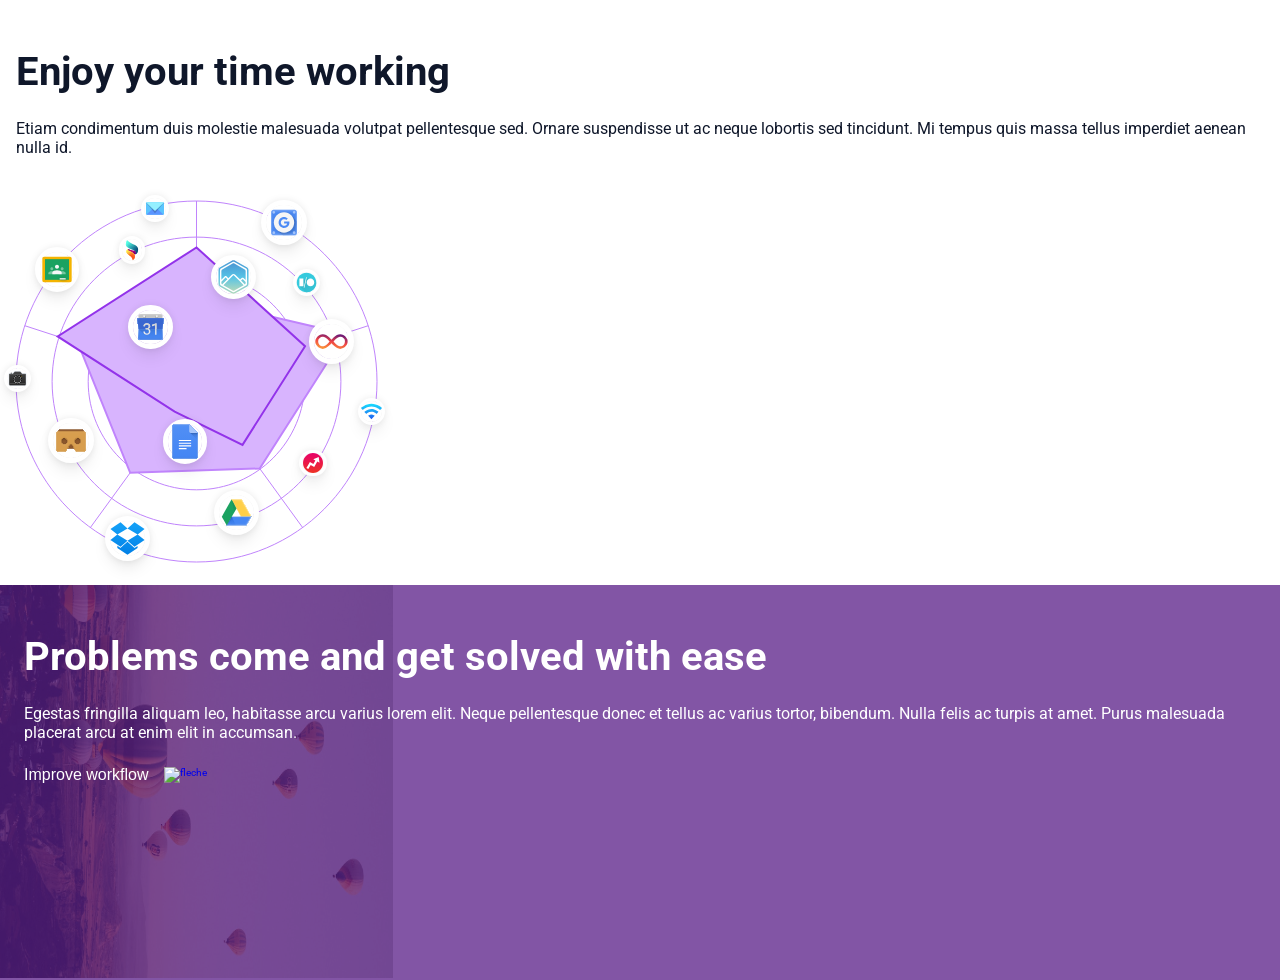
==== index.html @ ea28d1df "Merge pull request #4 from Worketyamo-Students/ERIKA-PART feat: version mobile-ERIKA" ====
<!DOCTYPE html>
<html lang="en">
<head>
    <meta charset="UTF-8">
    <meta name="viewport" content="width=device-width, initial-scale=1.0">
    <link rel="stylesheet" href="./assets/css/index.css">
    <link rel="stylesheet" href="./assets/css/style.css">
    <title>Landing page | Andoh_Erika_Merveille</title>
</head>
<body>
    <section class="part2">
        <div class="text">
            <div class="titre">Enjoy your time working</div>
            <div class="texte">Etiam condimentum duis molestie malesuada volutpat pellentesque sed. Ornare suspendisse ut ac neque lobortis sed tincidunt. Mi tempus quis massa tellus imperdiet aenean nulla id.</div>
        </div>
        <a href="#"><img id="sphere" src="./assets/images/sphere.svg" alt="spehre"></a>
    </section>
    <section class="part3">
        <div class="super-mont">
            <a href="#"><img id="montgolfiere" src="./assets/images/Montgolfière.jpg" alt="ma montgolfiere"></a>
            <div class="couleur-mont"></div>
        </div>
        <div class="text">
            <div class="titre">Problems come and get solved with ease</div>
            <div class="texte">Egestas fringilla aliquam leo, habitasse arcu varius lorem elit. Neque pellentesque donec et tellus ac varius tortor, bibendum. Nulla felis ac turpis at amet. Purus malesuada placerat arcu at enim elit in accumsan.</div>
            <div class="conclu">
                <a href="#"><button>Improve workflow</button></a>
                <a href="#"><img id="fleche" src="./assets/images/fleche.zip" alt="fleche"></a>
            </div>
        </div>
    </section>
</body>
</html>
---- assets/css/index.css ----
@import url('https://fonts.googleapis.com/css2?family=Roboto:ital,wght@0,100..900;1,100..900&display=swap');


*{
    margin: 0;
    padding: 0;
    box-sizing: border-box;   
}

html{
    font-size: 10px;
    font-family: Roboto;
}

body{
    width: 100vw;
    height: 100vh;
}
---- assets/css/style.css ----
:root{
    --blue: #2563EB;
    --text-primary-color: #0F172A;
    --tex-secondary-color: #475569;
    --gray: #475569;
    --violet: #581C87BF;

    /* couleurs du dégradé du bas (linéar gradiant) */

    --grandiant1: #312E81;
    --gradiant2: #1E40AF;
    --grandiant3: #1E3A8A;
    --gradiant4: #701A75;
}



header{
    border: solid;
    display: flex;
    justify-content: space-between;
    align-items: center;
    padding: 2.4rem;
    font-size: 1.8rem;
}

header h1{
    font-size: 3.2rem;
    color: var(--text-primary-color);
    cursor: pointer;
}

nav ul{
    display: flex;
    list-style: none;
    gap: 1.2rem;
}

a{
    text-decoration: none;
}

nav ul a{
    color: var(--text-primary-color);
    display: flex;
    align-items: center;
    transition: 0.5s;
}

nav ul a:hover{
    color: var(--blue);
    text-decoration: underline;
    font-size: 2rem;
}

.menu{
    display: none;
}

header div{
    display: flex;
    gap: 2.4rem;
    justify-content: center;
    align-items: center;
}

header div a{
    color: var(--blue);
}

header div button{
    font-size: 1.8rem;
    color: white;
    border: none;
    border-radius: 0.8rem;
    background-color: var(--blue);
    padding: 1.2rem 2.8rem;
    display: flex;
    align-items: center;
    gap: 0.8rem;
    transition: 0.5s;
    cursor: pointer;
}

header div button:hover{
    transform: translateY(-5px);
    box-shadow: 0 10px 14px var(--gradiant2);
}

@media screen and (max-width: 1160px) {
    header div, nav{
        display: none;
    }

    .menu{
        display: block;
    }
}

.part2 .text .titre{
    font-weight: 700;
    font-size: 4rem;
    margin: 4.8rem 1.6rem 2.4rem 1.6rem;
    color: var(--text-primary-color);
}

.part2 .text .texte{
    font-weight: 400;
    font-size: 1.6rem;
    margin: 0rem 1.6rem 3.2rem 1.6rem;
    color: var(--text-primary-color);
}

.part2 .text #sphere{
    margin-bottom: 4.8rem;
}

.part3 #montgolfiere{
    width: 39.3rem;
    height: 39.3rem;
    transform: rotate(90deg);
}
.part3 .super-mont{
    position: relative;
}

.part3 .super-mont .couleur-mont{
    width: 100%;
    height: 100%;
    position: absolute;
    background-color: rgba(88, 28, 135, 0.75);
    top: 0%;
}

.part3 .text .titre{
    font-weight: 700;
    font-size: 4rem;
    color: var(--text-primary-color);
    color: #FFFFFF;
}

.part3 .text .texte{
    font-weight: 400;
    font-size: 1.6rem;
    color: var(--text-primary-color);
    color: #FFFFFF;
}

.part3 .text button{
    border: none;
    background: none;
    font-weight: 500;
    font-size: 1.6rem;
    color: #FFFFFF;
}

.part3 .text .conclu{
    display: flex;
    align-items: center;
    gap: 1.6rem;
}

.part3 .text{
    display: flex;
    flex-direction: column;
    gap: 2.4rem;
    margin: 4.8rem 2.4rem;
    position: absolute;
    top: 0%;
    left: 0%;
}

.part3{
    position: relative;
}
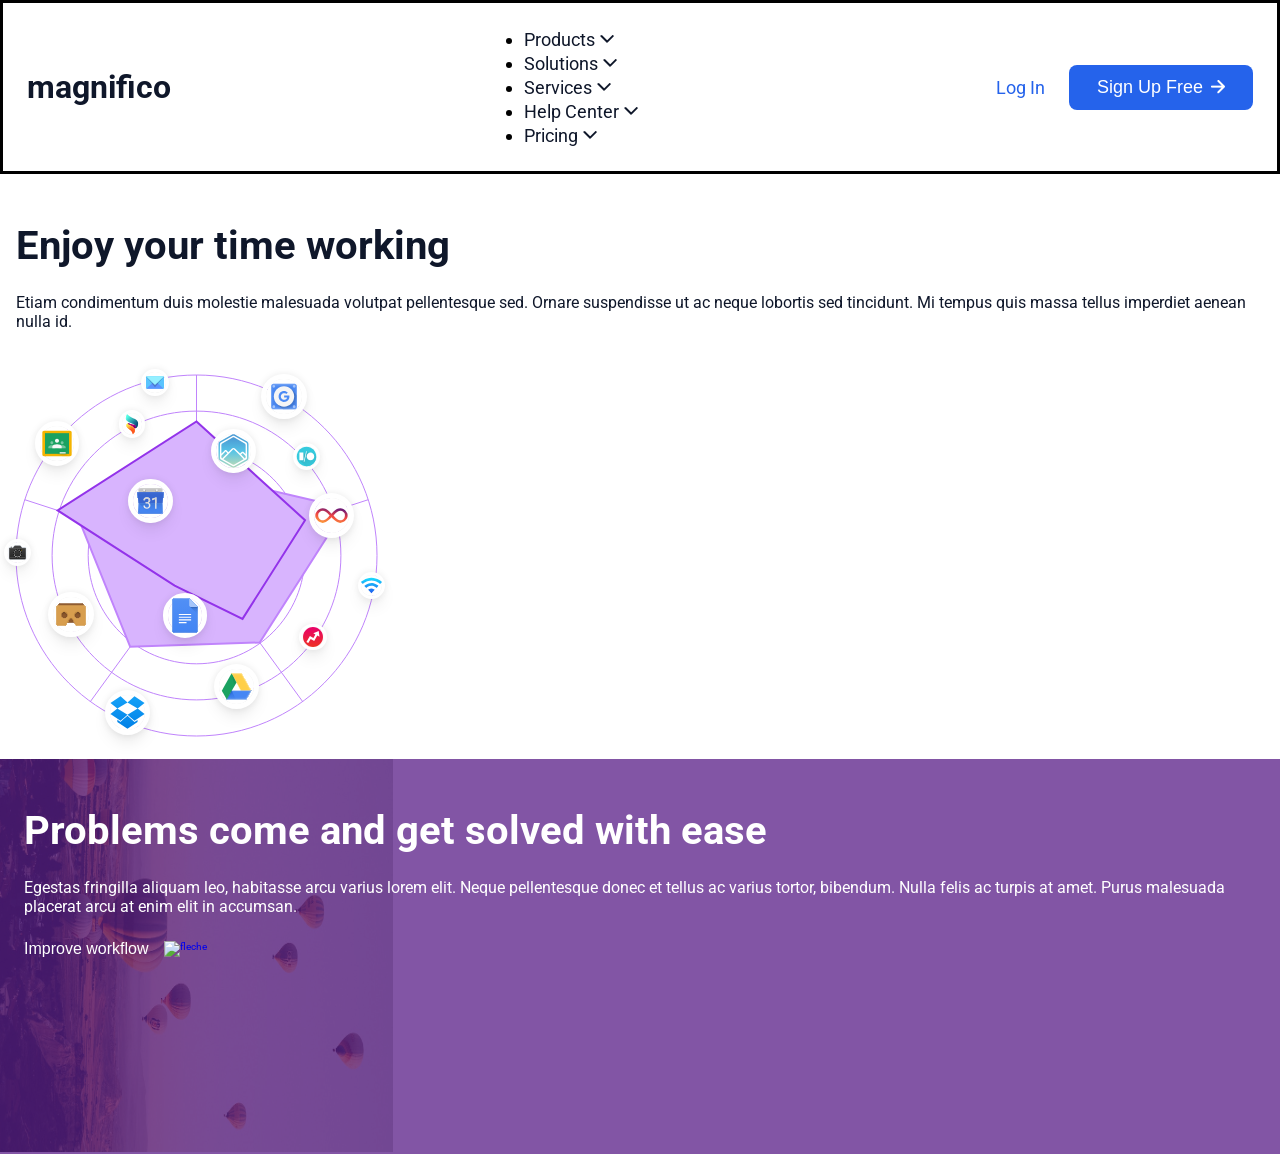
==== commit 7dc5b3e0: "fix: reglage conflit andoh" ====
--- a/index.html
+++ b/index.html
@@ -8,6 +8,24 @@
     <title>Landing page | Andoh_Erika_Merveille</title>
 </head>
 <body>
+    <header>
+        <h1>magnifico</h1>
+        <nav>
+            <ul>
+                <li><a href="#">Products <img src="./assets/images/chevron-down.png" alt="dérouler"></a></li>
+                <li><a href="#">Solutions <img src="./assets/images/chevron-down.png" alt="dérouler"></a></li>
+                <li><a href="#">Services <img src="./assets/images/chevron-down.png" alt="dérouler"></a></li>
+                <li><a href="#">Help Center <img src="./assets/images/chevron-down.png" alt="dérouler"></a></li>
+                <li><a href="#">Pricing <img src="./assets/images/chevron-down.png" alt="dérouler"></a></li>
+            </ul>
+        </nav>
+        <div>
+            <a href="#">Log In</a>
+            <button>Sign Up Free <img src="./assets/images/flèche.png" alt="flèche"></button>
+        </div>
+        <img class="menu" src="./assets/images/Menu amberger.png" alt="Menu hamberger">
+    </header>
+    
     <section class="part2">
         <div class="text">
             <div class="titre">Enjoy your time working</div>
@@ -29,5 +47,6 @@
             </div>
         </div>
     </section>
+    
 </body>
 </html>
--- a/assets/css/style.css
+++ b/assets/css/style.css
@@ -14,8 +14,6 @@
     --gradiant4: #701A75;
 }
 
-
-
 header{
     border: solid;
     display: flex;
@@ -31,6 +29,24 @@
     cursor: pointer;
 }
 
+<<<<<<< HEAD
+=======
+header{
+    border: solid;
+    display: flex;
+    justify-content: space-between;
+    align-items: center;
+    padding: 2.4rem;
+    font-size: 1.8rem;
+}
+
+header h1{
+    font-size: 3.2rem;
+    color: var(--text-primary-color);
+    cursor: pointer;
+}
+
+>>>>>>> main
 nav ul{
     display: flex;
     list-style: none;
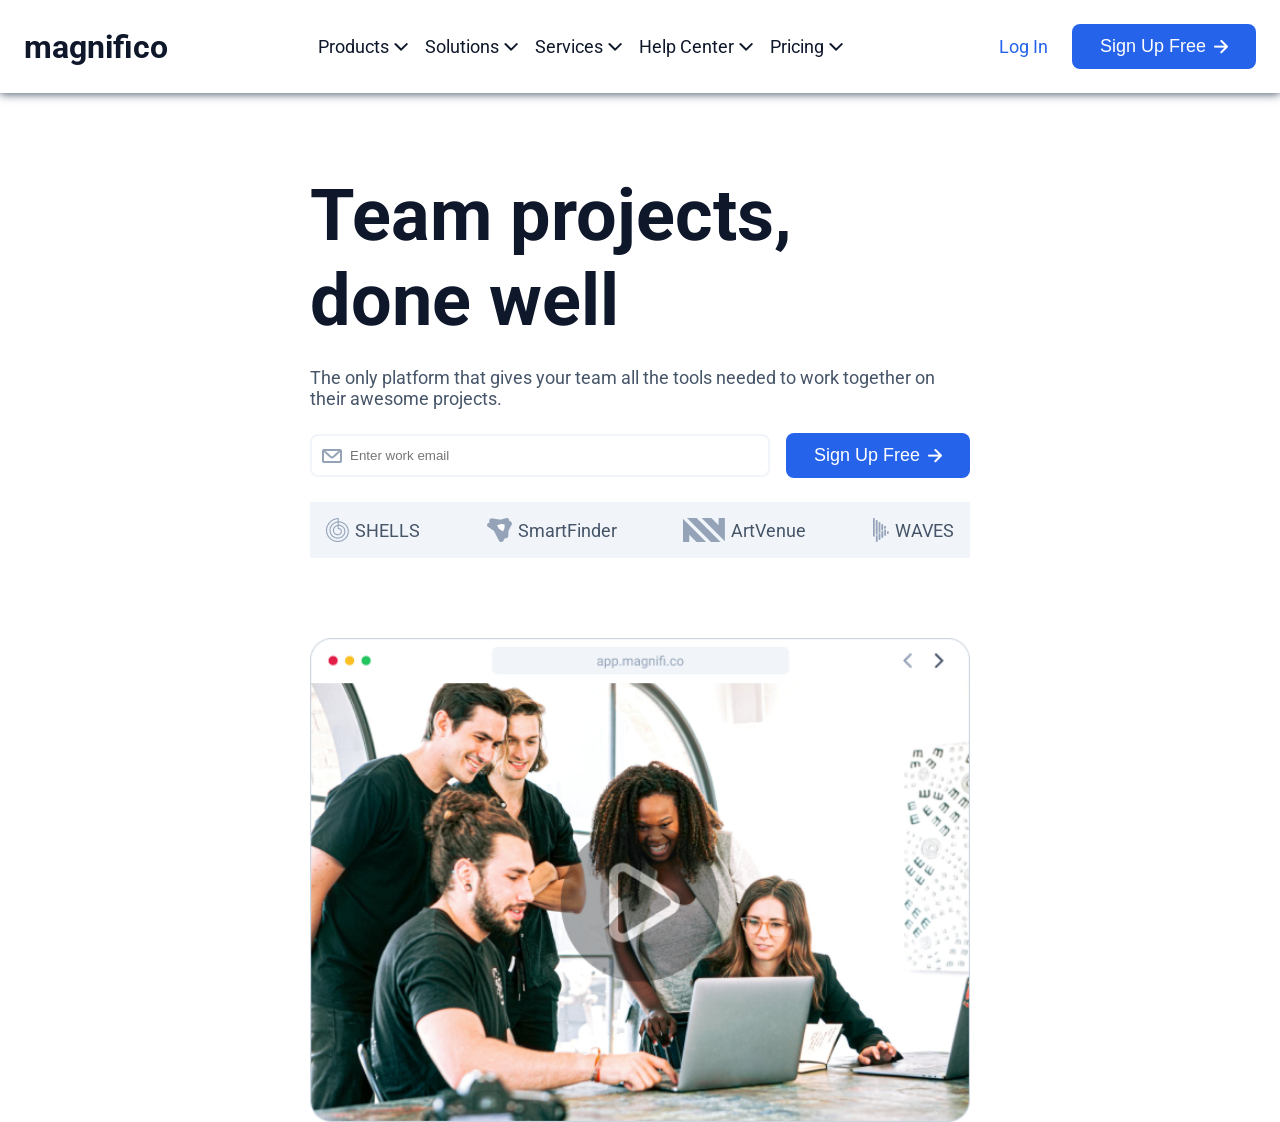
==== commit ab85ac1a: "feat: hero-section plus responsive" ====
--- a/index.html
+++ b/index.html
@@ -25,8 +25,29 @@
         </div>
         <img class="menu" src="./assets/images/Menu amberger.png" alt="Menu hamberger">
     </header>
+
+    <section class="hero-section">
+        <div class="hero-section_enfant">
+            <h1>Team projects, done well</h1>
+            <p>The only platform that gives your team all the tools needed to work together on their awesome projects. </p>
+            <div class="hero-enfant un">
+                <div>
+                    <img src="./assets/images/envelope.png" alt="envelope" class="enveloppe">
+                    <input type="text" placeholder="Enter work email">
+                </div>
+                <button>Sign Up Free <img src="./assets/images/flèche.png" alt="flèche"></button>            
+            </div>
+            <div class="hero-enfant deux">
+                <div><img src="./assets/images/Vector.png" alt="hero-logo"> <span>SHELLS</span></div>
+                <div><img src="./assets/images/Group 45.png" alt="hero-logo"> <span>SmartFinder</span></div>
+                <div><img src="./assets/images/Group 46.png" alt="hero-logo"> <span>ArtVenue</span></div>
+                <div><img src="./assets/images/Vector (1).png" alt="hero-logo"> <span>WAVES</span></div>
+            </div>
+        </div>
+        <img src="./assets/images/image-hero.png" alt="image-hero" class="image-hero">
+    </section>
     
-    <section class="part2">
+    <!-- <section class="part2">
         <div class="text">
             <div class="titre">Enjoy your time working</div>
             <div class="texte">Etiam condimentum duis molestie malesuada volutpat pellentesque sed. Ornare suspendisse ut ac neque lobortis sed tincidunt. Mi tempus quis massa tellus imperdiet aenean nulla id.</div>
@@ -46,7 +67,7 @@
                 <a href="#"><img id="fleche" src="./assets/images/fleche.zip" alt="fleche"></a>
             </div>
         </div>
-    </section>
+    </section> -->
     
 </body>
 </html>
--- a/assets/css/style.css
+++ b/assets/css/style.css
@@ -4,6 +4,7 @@
     --text-primary-color: #0F172A;
     --tex-secondary-color: #475569;
     --gray: #475569;
+    --gray1: #F1F5F9;
     --violet: #581C87BF;
 
     /* couleurs du dégradé du bas (linéar gradiant) */
@@ -15,12 +16,15 @@
 }
 
 header{
-    border: solid;
     display: flex;
     justify-content: space-between;
     align-items: center;
     padding: 2.4rem;
     font-size: 1.8rem;
+    box-shadow: 0 1px 9px var(--gray);
+    position: sticky;
+    top: 0;
+    backdrop-filter: blur(10px);
 }
 
 header h1{
@@ -29,24 +33,6 @@
     cursor: pointer;
 }
 
-<<<<<<< HEAD
-=======
-header{
-    border: solid;
-    display: flex;
-    justify-content: space-between;
-    align-items: center;
-    padding: 2.4rem;
-    font-size: 1.8rem;
-}
-
-header h1{
-    font-size: 3.2rem;
-    color: var(--text-primary-color);
-    cursor: pointer;
-}
-
->>>>>>> main
 nav ul{
     display: flex;
     list-style: none;
@@ -85,7 +71,7 @@
     color: var(--blue);
 }
 
-header div button{
+button{
     font-size: 1.8rem;
     color: white;
     border: none;
@@ -99,7 +85,7 @@
     cursor: pointer;
 }
 
-header div button:hover{
+button:hover{
     transform: translateY(-5px);
     box-shadow: 0 10px 14px var(--gradiant2);
 }
@@ -112,6 +98,128 @@
     .menu{
         display: block;
     }
+}
+
+.hero-section{
+    display: flex;
+    justify-content: space-around;
+    color: var(--gray);
+    margin: 8rem 8rem;
+    flex-wrap: wrap;
+    gap: 3.2rem;
+}
+
+.hero-section_enfant{
+    width: 66rem;
+    display: flex;
+    flex-direction: column;
+    gap: 2.4rem;
+    justify-content: center;
+}
+
+.hero-section_enfant h1{
+   color: var(--text-primary-color);
+   font-size: 7.2rem;
+}
+
+.hero-section_enfant p{
+   font-size: 1.8rem;
+}
+
+.hero-enfant{
+    display: flex;
+}
+
+.hero-enfant.un{
+    gap: 1.6rem;
+    width: 100%;
+}
+
+.hero-enfant.un div{
+    display: flex;
+    position: relative;
+    align-items: center;
+    justify-content: space-between;
+    flex: 1;
+}
+
+.hero-enfant.un div img{
+    position: absolute;
+    margin-left: 1rem;
+}
+
+.hero-enfant.un div input{
+    border-radius: 0.8rem;
+    padding: 1.2rem 3.8rem;
+    border: solid 2px var(--gray1);
+    width: 100%;
+}
+
+.hero-enfant.deux{
+    width: 100%;
+    flex-wrap: wrap;
+    gap: 4.523rem;
+    justify-content: space-between;
+    padding: 1.6rem;
+    background-color: var(--gray1);
+}
+
+.hero-enfant.deux div{
+    display: flex;
+    align-items: center;
+    gap: 0.6rem;
+}
+
+.hero-enfant.deux div span{
+    font-size: 1.8rem;
+}
+
+@media (max-width: 1451px) {
+    .hero-section{
+        gap: 8rem;
+    }
+    .image-hero{
+        width: 66rem;
+    }
+    body{
+        overflow-x: hidden;
+    }
+
+}
+
+@media (max-width: 765px) {
+    .hero-section{
+        margin: 1rem;
+        padding-top: 4rem;
+    }
+    header{
+        padding: 1rem;
+    }
+    .image-hero{
+        width: 100%;
+    }
+
+}
+
+@media (max-width: 600px) {
+
+    .hero-section{
+        font-size: 1.6rem;
+    }
+
+    .hero-section_enfant h1{
+        font-size: 4rem;
+    }
+    button{
+        font-size: 1.6rem;
+    }
+    .hero-enfant.un div img{
+        display: none;
+    }
+    .hero-enfant.un div input{
+        padding-left: 0.7rem;
+    }
+
 }
 
 .part2 .text .titre{
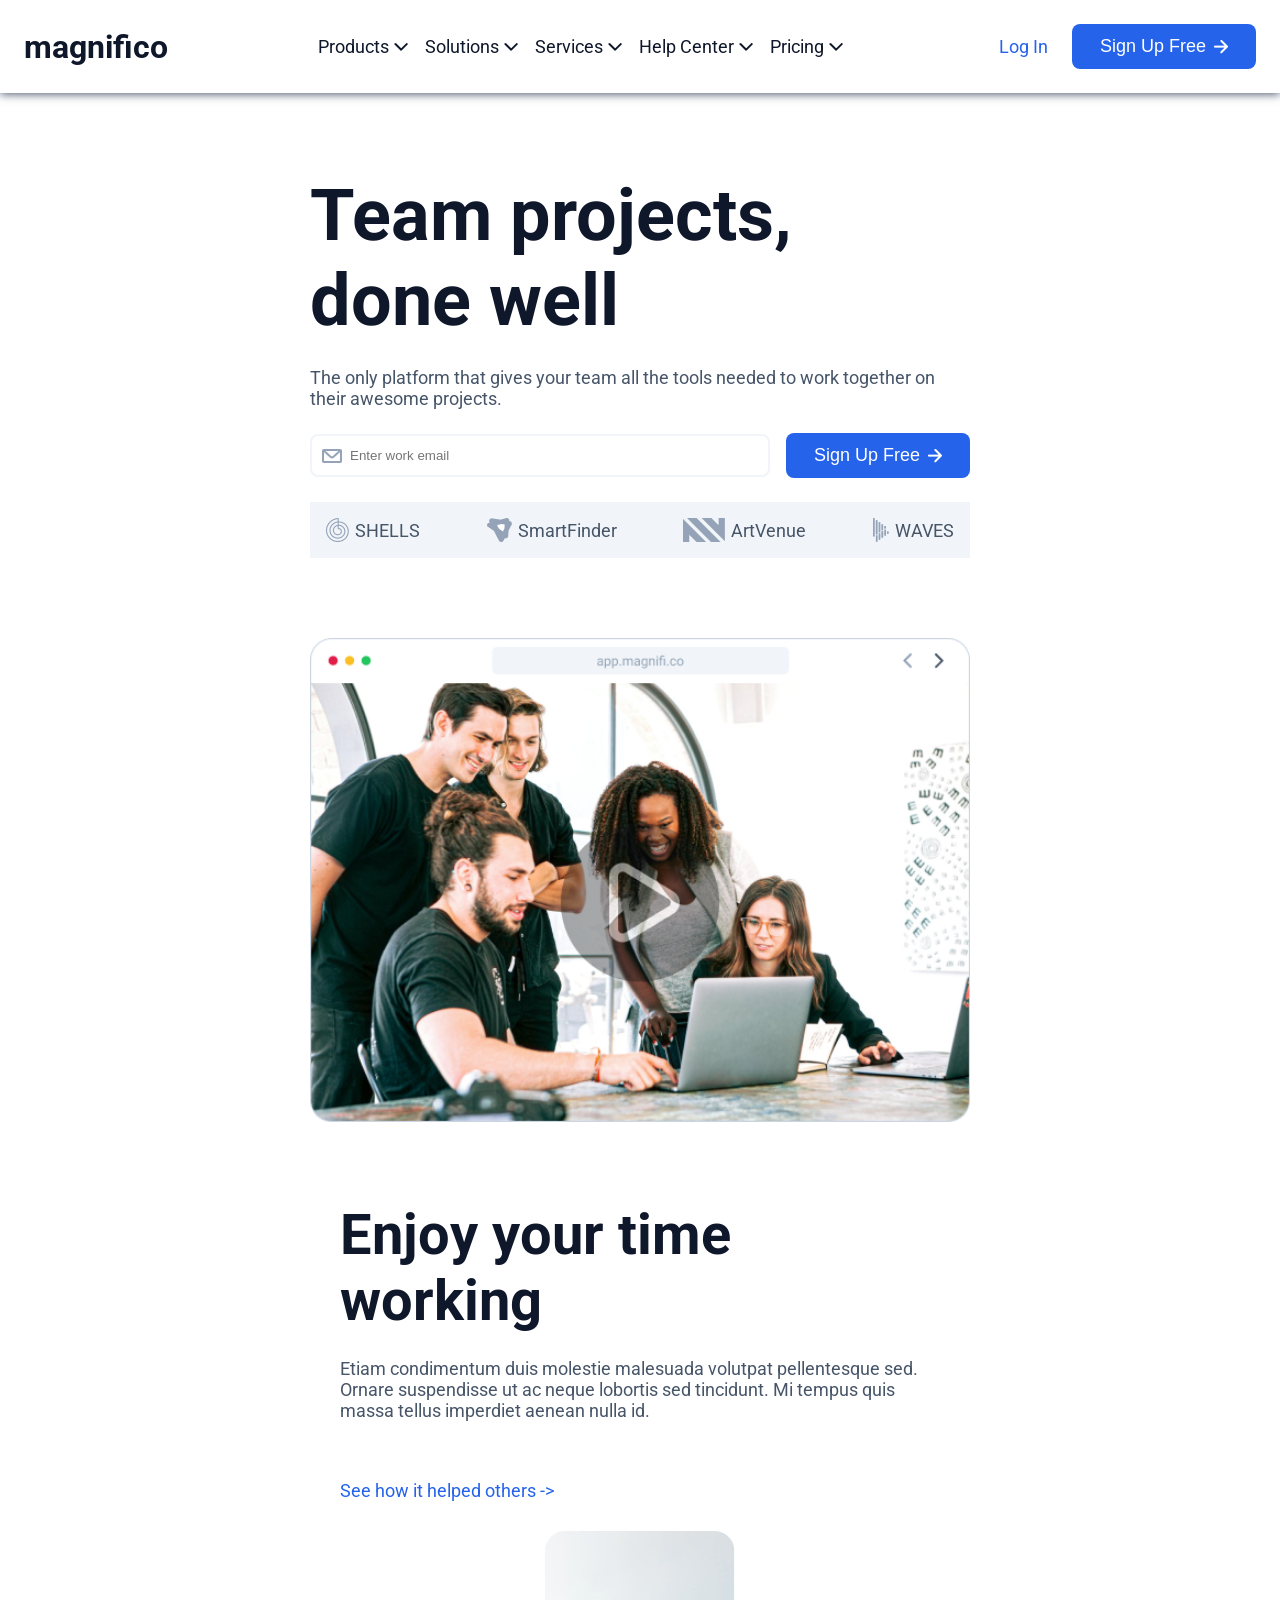
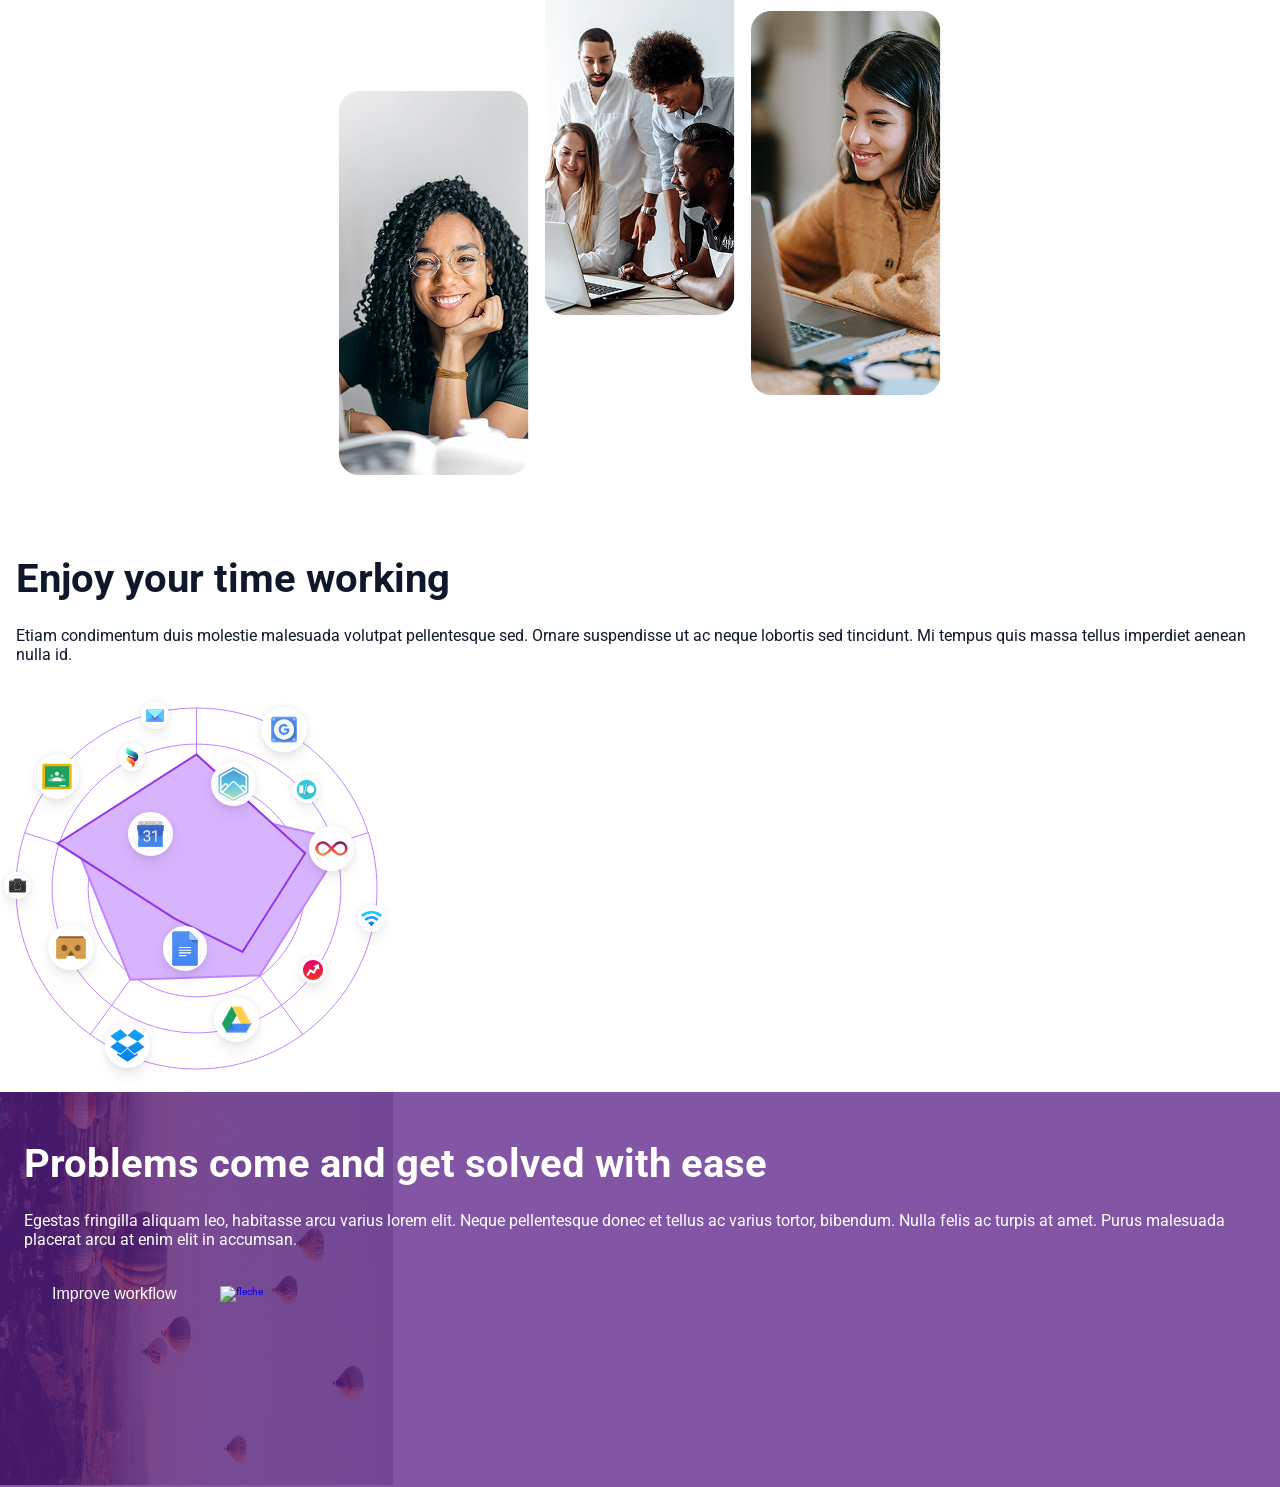
==== commit 8bb1a0c4: "feat: ajout de la section après la hero section plus responsive" ====
--- a/index.html
+++ b/index.html
@@ -1,5 +1,6 @@
 <!DOCTYPE html>
 <html lang="en">
+
 <head>
     <meta charset="UTF-8">
     <meta name="viewport" content="width=device-width, initial-scale=1.0">
@@ -7,6 +8,7 @@
     <link rel="stylesheet" href="./assets/css/style.css">
     <title>Landing page | Andoh_Erika_Merveille</title>
 </head>
+
 <body>
     <header>
         <h1>magnifico</h1>
@@ -29,13 +31,14 @@
     <section class="hero-section">
         <div class="hero-section_enfant">
             <h1>Team projects, done well</h1>
-            <p>The only platform that gives your team all the tools needed to work together on their awesome projects. </p>
+            <p>The only platform that gives your team all the tools needed to work together on their awesome projects.
+            </p>
             <div class="hero-enfant un">
                 <div>
                     <img src="./assets/images/envelope.png" alt="envelope" class="enveloppe">
                     <input type="text" placeholder="Enter work email">
                 </div>
-                <button>Sign Up Free <img src="./assets/images/flèche.png" alt="flèche"></button>            
+                <button>Sign Up Free <img src="./assets/images/flèche.png" alt="flèche"></button>
             </div>
             <div class="hero-enfant deux">
                 <div><img src="./assets/images/Vector.png" alt="hero-logo"> <span>SHELLS</span></div>
@@ -46,11 +49,26 @@
         </div>
         <img src="./assets/images/image-hero.png" alt="image-hero" class="image-hero">
     </section>
-    
-    <!-- <section class="part2">
+
+    <section class="hero-section deux">
+        <div class="trois-images">
+            <img src="./assets/images/Picture.png" alt="Picture*" class="img1">
+            <img src="./assets/images/Picture (1).png" alt="Picture1" class="img2">
+            <img src="./assets/images/Picture (2).png" alt="Picture2" class="img3">
+        </div>
+        <div class="hero-section_enfant deux" style="width: 60rem;">
+            <h1 >Enjoy your time working</h1>
+            <p>Etiam condimentum duis molestie malesuada volutpat pellentesque sed. Ornare suspendisse ut ac neque lobortis sed tincidunt. Mi tempus quis massa tellus imperdiet aenean nulla id.
+            </p><br>
+            <p style="color: var(--blue);">See how it helped others -></p>
+        </div>
+    </section>
+
+    <section class="part2">
         <div class="text">
             <div class="titre">Enjoy your time working</div>
-            <div class="texte">Etiam condimentum duis molestie malesuada volutpat pellentesque sed. Ornare suspendisse ut ac neque lobortis sed tincidunt. Mi tempus quis massa tellus imperdiet aenean nulla id.</div>
+            <div class="texte">Etiam condimentum duis molestie malesuada volutpat pellentesque sed. Ornare suspendisse
+                ut ac neque lobortis sed tincidunt. Mi tempus quis massa tellus imperdiet aenean nulla id.</div>
         </div>
         <a href="#"><img id="sphere" src="./assets/images/sphere.svg" alt="spehre"></a>
     </section>
@@ -61,13 +79,16 @@
         </div>
         <div class="text">
             <div class="titre">Problems come and get solved with ease</div>
-            <div class="texte">Egestas fringilla aliquam leo, habitasse arcu varius lorem elit. Neque pellentesque donec et tellus ac varius tortor, bibendum. Nulla felis ac turpis at amet. Purus malesuada placerat arcu at enim elit in accumsan.</div>
+            <div class="texte">Egestas fringilla aliquam leo, habitasse arcu varius lorem elit. Neque pellentesque donec
+                et tellus ac varius tortor, bibendum. Nulla felis ac turpis at amet. Purus malesuada placerat arcu at
+                enim elit in accumsan.</div>
             <div class="conclu">
                 <a href="#"><button>Improve workflow</button></a>
                 <a href="#"><img id="fleche" src="./assets/images/fleche.zip" alt="fleche"></a>
             </div>
         </div>
-    </section> -->
-    
+    </section>
+
 </body>
+
 </html>
--- a/assets/css/index.css
+++ b/assets/css/index.css
@@ -14,5 +14,6 @@
 
 body{
     width: 100vw;
-    height: 100vh;
+    min-height: 100vh;
+    overflow-x: hidden;
 }
--- a/assets/css/style.css
+++ b/assets/css/style.css
@@ -25,6 +25,7 @@
     position: sticky;
     top: 0;
     backdrop-filter: blur(10px);
+    z-index: 100;
 }
 
 header h1{
@@ -109,6 +110,10 @@
     gap: 3.2rem;
 }
 
+.hero-section.deux{
+    flex-wrap: wrap-reverse;
+}
+
 .hero-section_enfant{
     width: 66rem;
     display: flex;
@@ -120,6 +125,10 @@
 .hero-section_enfant h1{
    color: var(--text-primary-color);
    font-size: 7.2rem;
+}
+
+.hero-section_enfant.deux h1{
+   font-size: 5.6rem;
 }
 
 .hero-section_enfant p{
@@ -174,6 +183,28 @@
     font-size: 1.8rem;
 }
 
+
+.trois-images{
+    margin-top: 8rem;
+    margin-bottom: 8rem;
+    display: flex;
+    gap: 1.6rem;
+    flex-wrap: nowrap;
+}
+
+.trois-images img{
+    z-index: 0;
+    flex: 1;
+}
+
+.trois-images .img1{
+    transform: translateY(80px);
+}
+
+.trois-images .img2{
+    transform: translateY(-80px);
+}
+
 @media (max-width: 1451px) {
     .hero-section{
         gap: 8rem;
@@ -181,10 +212,9 @@
     .image-hero{
         width: 66rem;
     }
-    body{
-        overflow-x: hidden;
-    }
-
+    .trois-images{
+        margin-top: 3rem;
+    }
 }
 
 @media (max-width: 765px) {
@@ -198,6 +228,13 @@
     .image-hero{
         width: 100%;
     }
+    .trois-images{
+        width: 100%;
+        gap: .5rem;
+    }
+    .trois-images img{
+        width: 11.5rem;
+    }
 
 }
 
@@ -207,7 +244,7 @@
         font-size: 1.6rem;
     }
 
-    .hero-section_enfant h1{
+    .hero-section_enfant h1,.hero-section_enfant.deux h1{
         font-size: 4rem;
     }
     button{
@@ -220,6 +257,12 @@
         padding-left: 0.7rem;
     }
 
+}
+
+@media (max-width: 400px){
+    .trois-images img{
+        width: 9.5rem;
+    }
 }
 
 .part2 .text .titre{
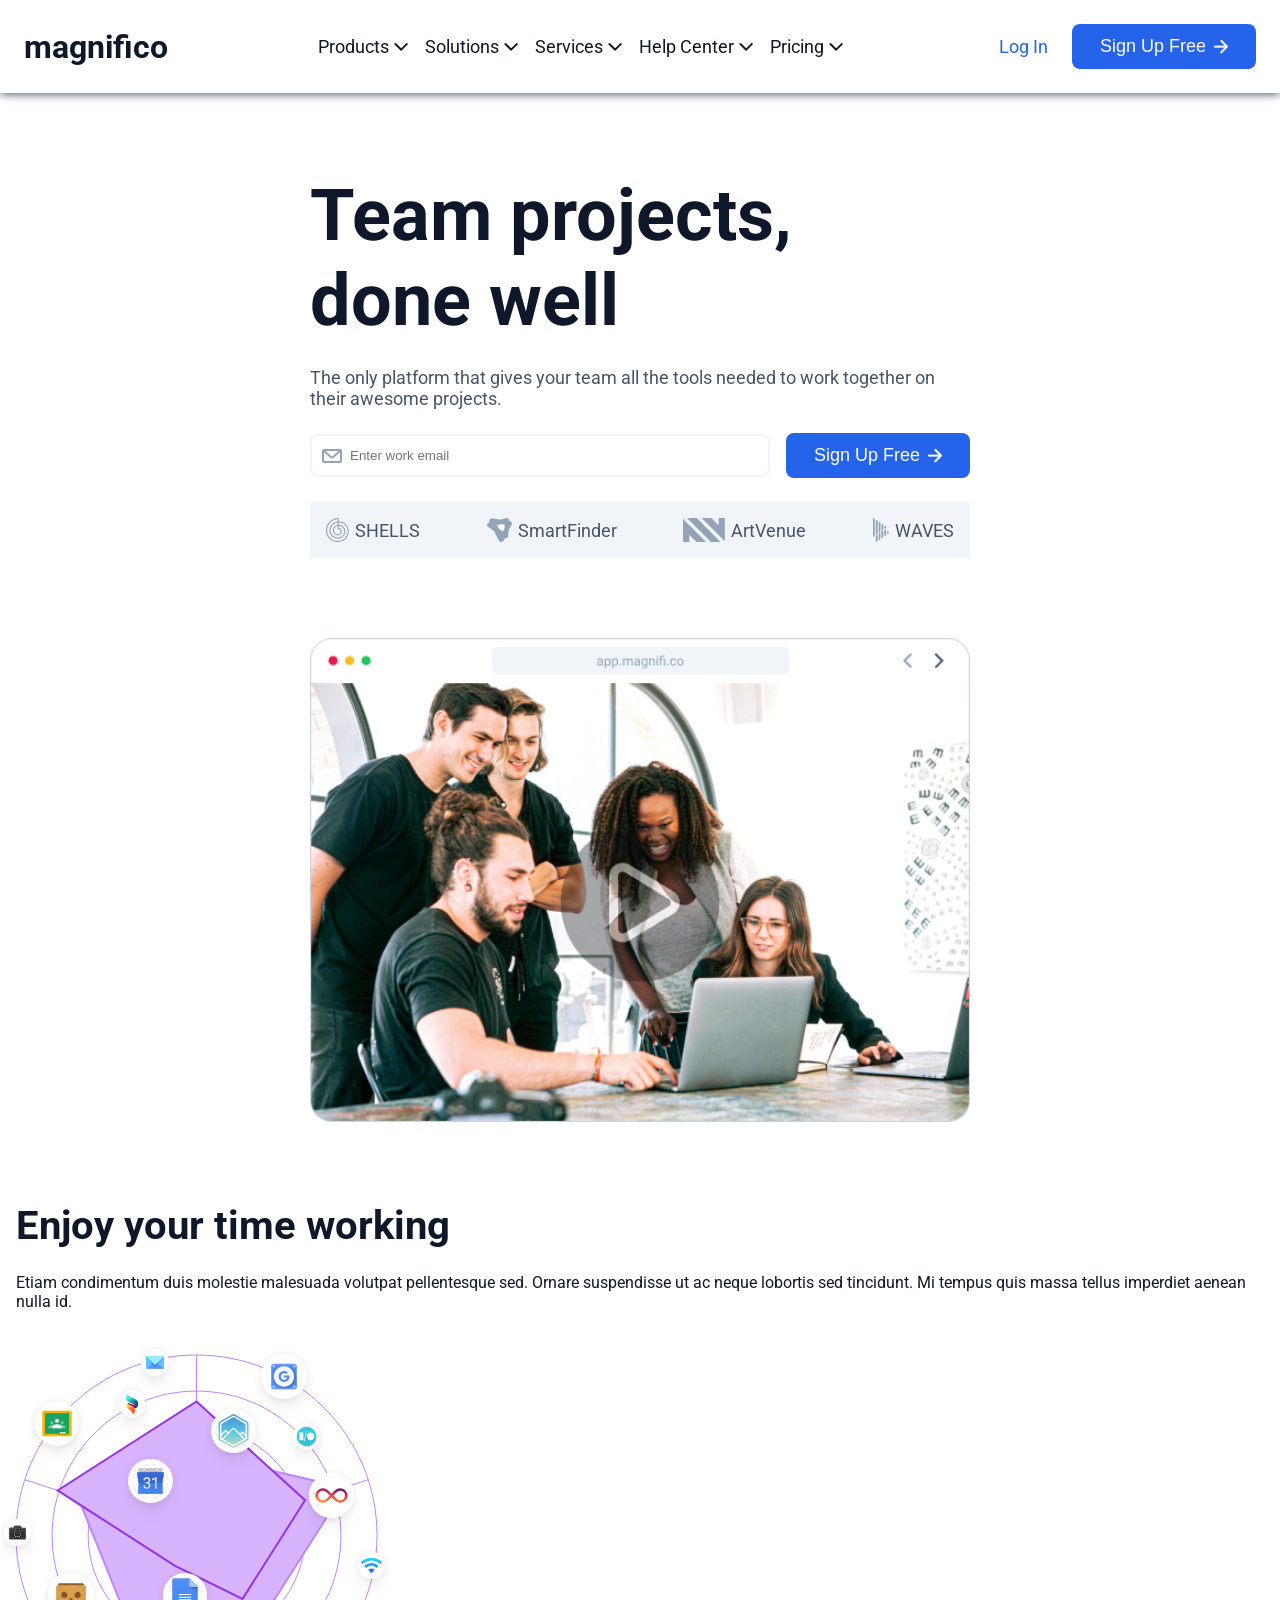
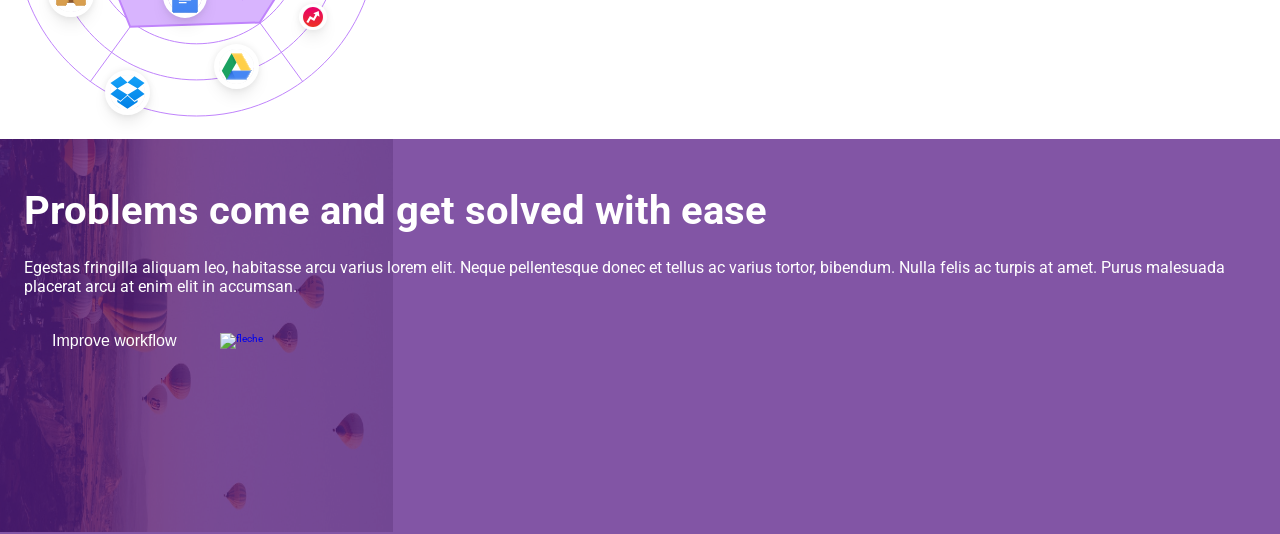
==== commit f3af461d: ".." ====
--- a/index.html
+++ b/index.html
@@ -1,6 +1,5 @@
 <!DOCTYPE html>
 <html lang="en">
-
 <head>
     <meta charset="UTF-8">
     <meta name="viewport" content="width=device-width, initial-scale=1.0">
@@ -8,7 +7,6 @@
     <link rel="stylesheet" href="./assets/css/style.css">
     <title>Landing page | Andoh_Erika_Merveille</title>
 </head>
-
 <body>
     <header>
         <h1>magnifico</h1>
@@ -31,14 +29,13 @@
     <section class="hero-section">
         <div class="hero-section_enfant">
             <h1>Team projects, done well</h1>
-            <p>The only platform that gives your team all the tools needed to work together on their awesome projects.
-            </p>
+            <p>The only platform that gives your team all the tools needed to work together on their awesome projects. </p>
             <div class="hero-enfant un">
                 <div>
                     <img src="./assets/images/envelope.png" alt="envelope" class="enveloppe">
                     <input type="text" placeholder="Enter work email">
                 </div>
-                <button>Sign Up Free <img src="./assets/images/flèche.png" alt="flèche"></button>
+                <button>Sign Up Free <img src="./assets/images/flèche.png" alt="flèche"></button>            
             </div>
             <div class="hero-enfant deux">
                 <div><img src="./assets/images/Vector.png" alt="hero-logo"> <span>SHELLS</span></div>
@@ -49,26 +46,11 @@
         </div>
         <img src="./assets/images/image-hero.png" alt="image-hero" class="image-hero">
     </section>
-
-    <section class="hero-section deux">
-        <div class="trois-images">
-            <img src="./assets/images/Picture.png" alt="Picture*" class="img1">
-            <img src="./assets/images/Picture (1).png" alt="Picture1" class="img2">
-            <img src="./assets/images/Picture (2).png" alt="Picture2" class="img3">
-        </div>
-        <div class="hero-section_enfant deux" style="width: 60rem;">
-            <h1 >Enjoy your time working</h1>
-            <p>Etiam condimentum duis molestie malesuada volutpat pellentesque sed. Ornare suspendisse ut ac neque lobortis sed tincidunt. Mi tempus quis massa tellus imperdiet aenean nulla id.
-            </p><br>
-            <p style="color: var(--blue);">See how it helped others -></p>
-        </div>
-    </section>
-
+    
     <section class="part2">
         <div class="text">
             <div class="titre">Enjoy your time working</div>
-            <div class="texte">Etiam condimentum duis molestie malesuada volutpat pellentesque sed. Ornare suspendisse
-                ut ac neque lobortis sed tincidunt. Mi tempus quis massa tellus imperdiet aenean nulla id.</div>
+            <div class="texte">Etiam condimentum duis molestie malesuada volutpat pellentesque sed. Ornare suspendisse ut ac neque lobortis sed tincidunt. Mi tempus quis massa tellus imperdiet aenean nulla id.</div>
         </div>
         <a href="#"><img id="sphere" src="./assets/images/sphere.svg" alt="spehre"></a>
     </section>
@@ -79,16 +61,13 @@
         </div>
         <div class="text">
             <div class="titre">Problems come and get solved with ease</div>
-            <div class="texte">Egestas fringilla aliquam leo, habitasse arcu varius lorem elit. Neque pellentesque donec
-                et tellus ac varius tortor, bibendum. Nulla felis ac turpis at amet. Purus malesuada placerat arcu at
-                enim elit in accumsan.</div>
+            <div class="texte">Egestas fringilla aliquam leo, habitasse arcu varius lorem elit. Neque pellentesque donec et tellus ac varius tortor, bibendum. Nulla felis ac turpis at amet. Purus malesuada placerat arcu at enim elit in accumsan.</div>
             <div class="conclu">
                 <a href="#"><button>Improve workflow</button></a>
                 <a href="#"><img id="fleche" src="./assets/images/fleche.zip" alt="fleche"></a>
             </div>
         </div>
     </section>
-
+    
 </body>
-
 </html>
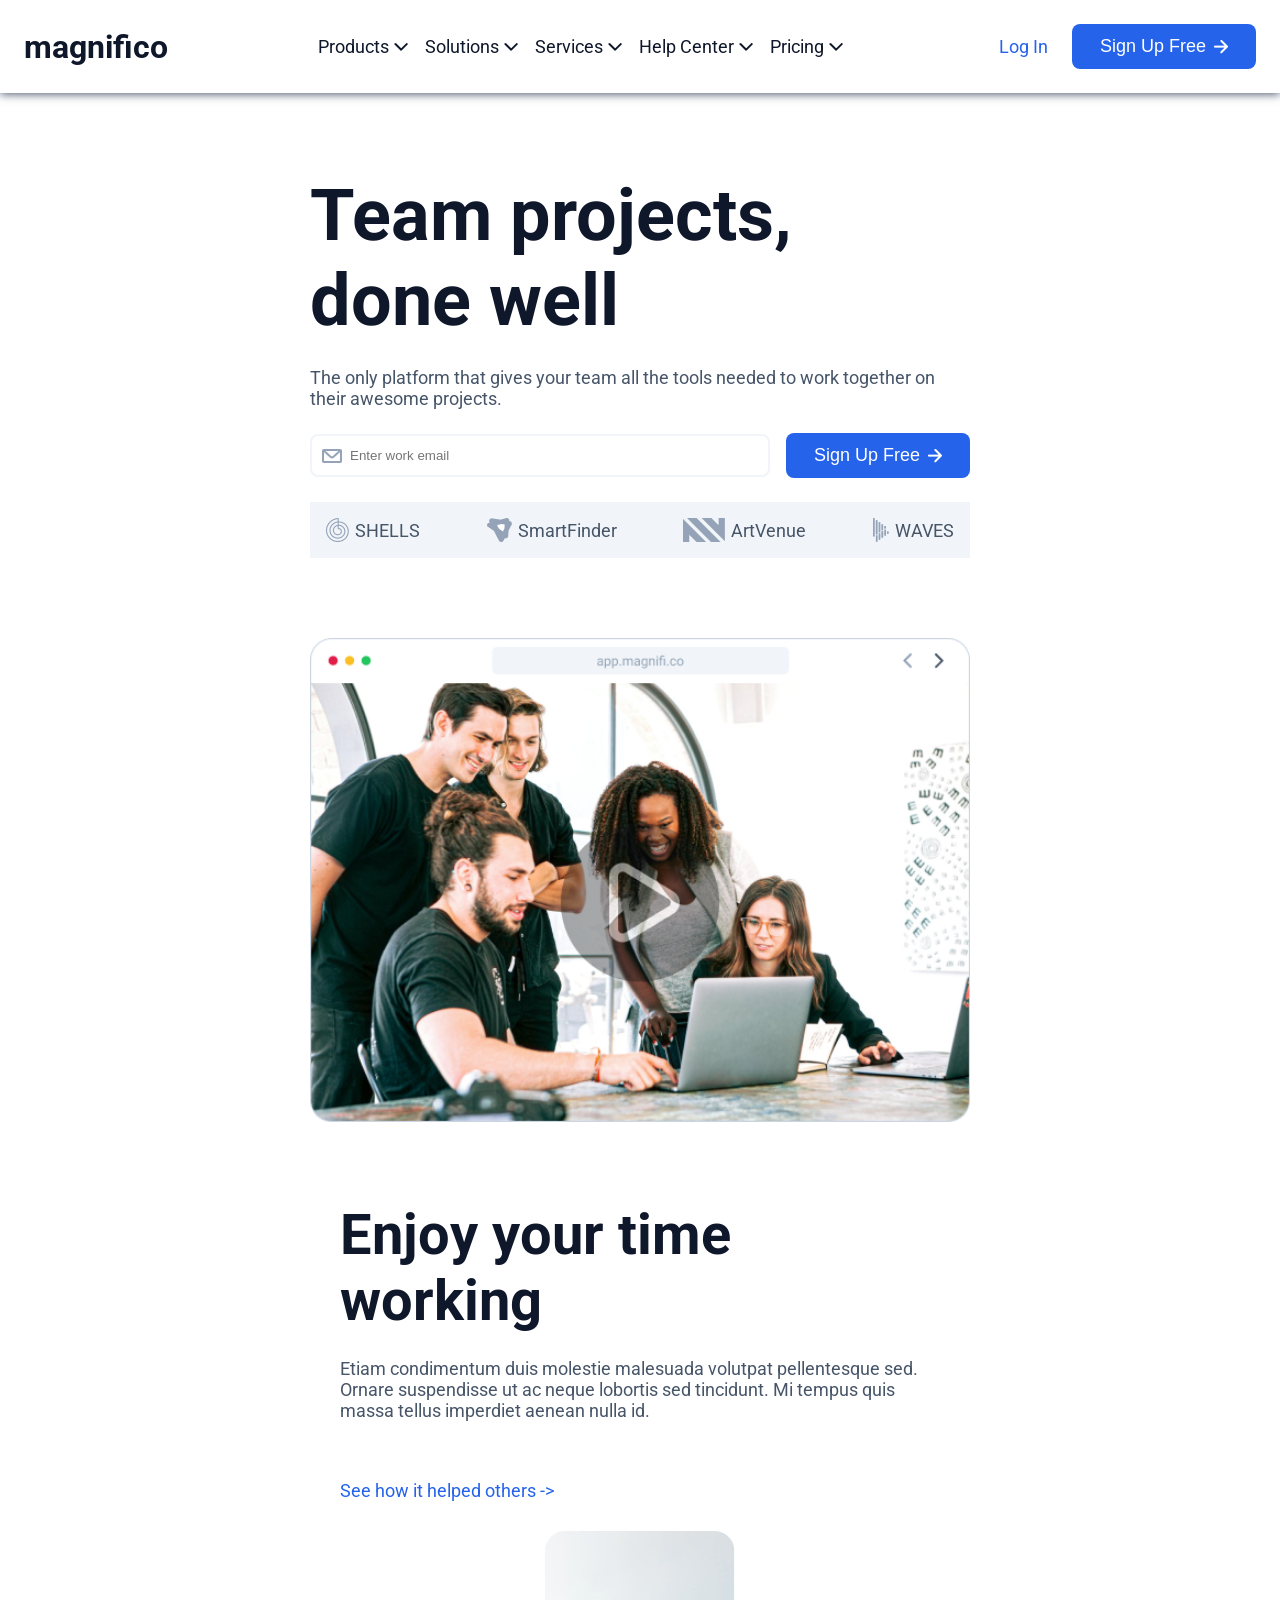
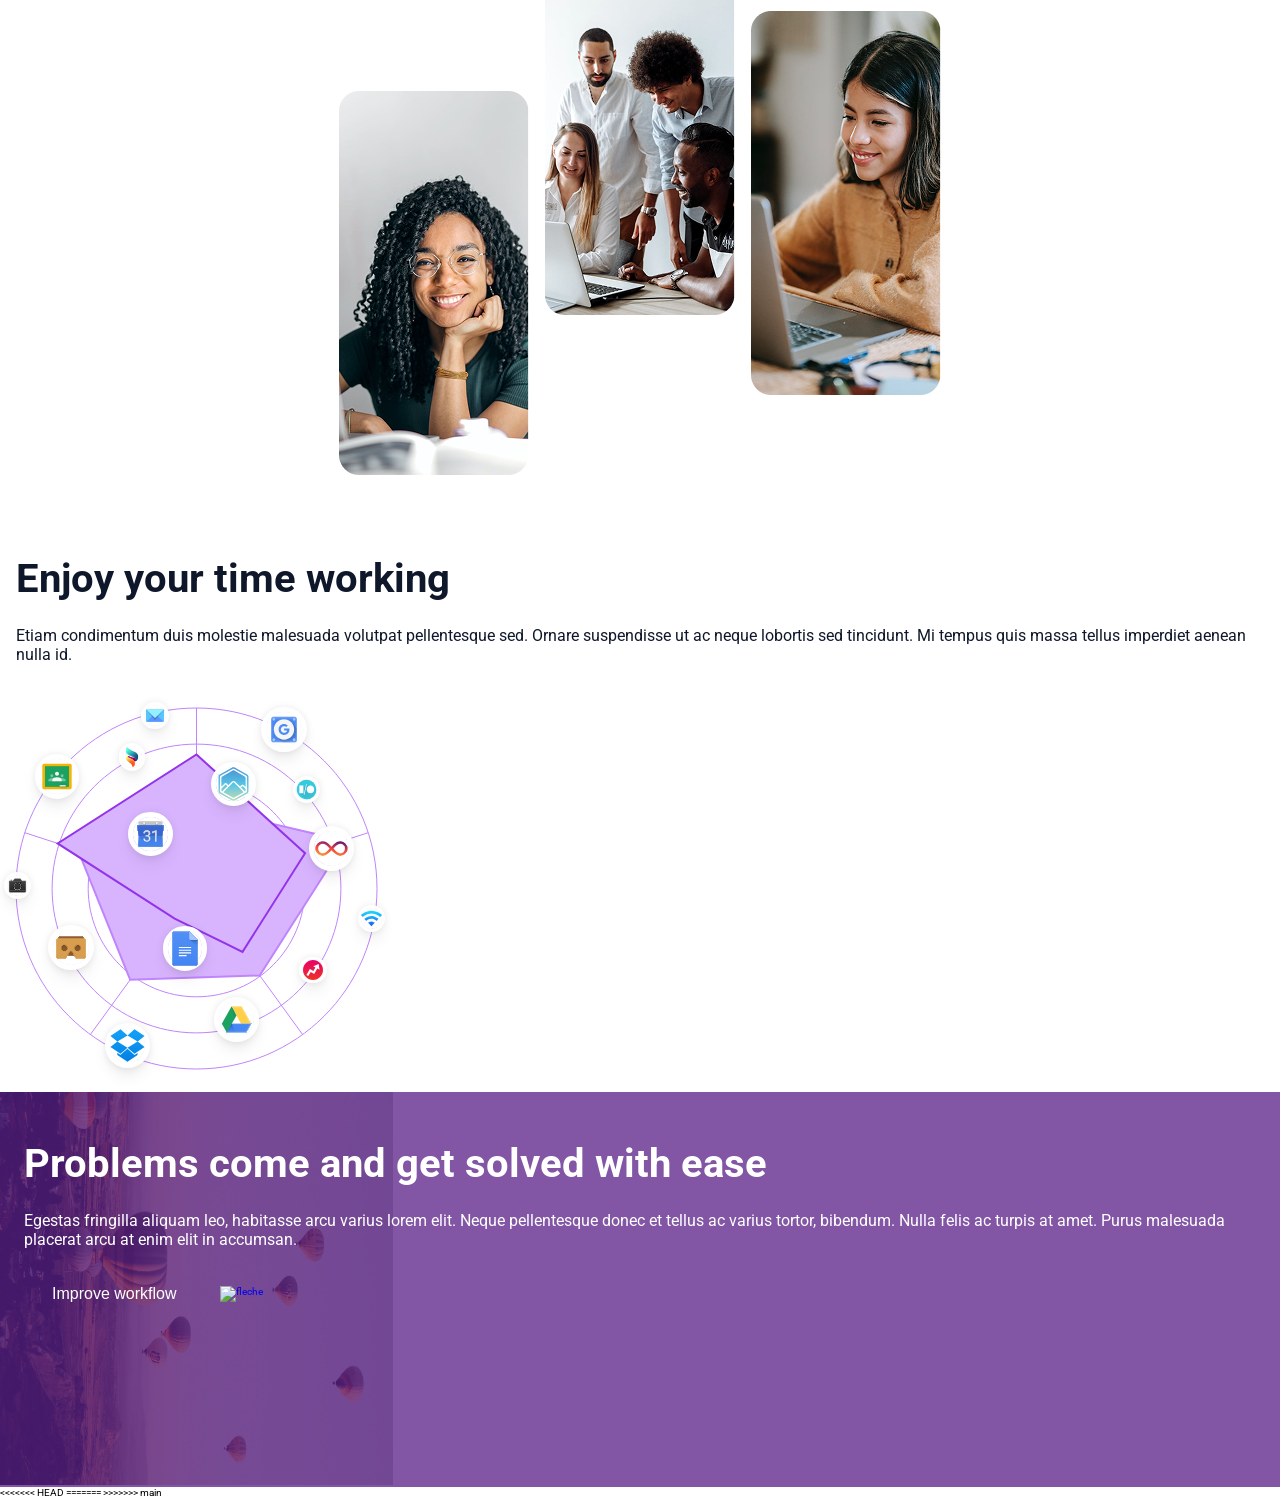
==== commit 33412799: "fix: dernier réglage de conflits (Andoh)" ====
--- a/index.html
+++ b/index.html
@@ -1,5 +1,6 @@
 <!DOCTYPE html>
 <html lang="en">
+
 <head>
     <meta charset="UTF-8">
     <meta name="viewport" content="width=device-width, initial-scale=1.0">
@@ -7,6 +8,7 @@
     <link rel="stylesheet" href="./assets/css/style.css">
     <title>Landing page | Andoh_Erika_Merveille</title>
 </head>
+
 <body>
     <header>
         <h1>magnifico</h1>
@@ -29,13 +31,14 @@
     <section class="hero-section">
         <div class="hero-section_enfant">
             <h1>Team projects, done well</h1>
-            <p>The only platform that gives your team all the tools needed to work together on their awesome projects. </p>
+            <p>The only platform that gives your team all the tools needed to work together on their awesome projects.
+            </p>
             <div class="hero-enfant un">
                 <div>
                     <img src="./assets/images/envelope.png" alt="envelope" class="enveloppe">
                     <input type="text" placeholder="Enter work email">
                 </div>
-                <button>Sign Up Free <img src="./assets/images/flèche.png" alt="flèche"></button>            
+                <button>Sign Up Free <img src="./assets/images/flèche.png" alt="flèche"></button>
             </div>
             <div class="hero-enfant deux">
                 <div><img src="./assets/images/Vector.png" alt="hero-logo"> <span>SHELLS</span></div>
@@ -46,11 +49,27 @@
         </div>
         <img src="./assets/images/image-hero.png" alt="image-hero" class="image-hero">
     </section>
+
+    <section class="hero-section deux">
+        <div class="trois-images">
+            <img src="./assets/images/Picture.png" alt="Picture*" class="img1">
+            <img src="./assets/images/Picture (1).png" alt="Picture1" class="img2">
+            <img src="./assets/images/Picture (2).png" alt="Picture2" class="img3">
+        </div>
+        <div class="hero-section_enfant deux" style="width: 60rem;">
+            <h1 >Enjoy your time working</h1>
+            <p>Etiam condimentum duis molestie malesuada volutpat pellentesque sed. Ornare suspendisse ut ac neque lobortis sed tincidunt. Mi tempus quis massa tellus imperdiet aenean nulla id.
+            </p><br>
+            <p style="color: var(--blue);">See how it helped others -></p>
+        </div>
+    </section>
+
     
     <section class="part2">
         <div class="text">
             <div class="titre">Enjoy your time working</div>
-            <div class="texte">Etiam condimentum duis molestie malesuada volutpat pellentesque sed. Ornare suspendisse ut ac neque lobortis sed tincidunt. Mi tempus quis massa tellus imperdiet aenean nulla id.</div>
+            <div class="texte">Etiam condimentum duis molestie malesuada volutpat pellentesque sed. Ornare suspendisse
+                ut ac neque lobortis sed tincidunt. Mi tempus quis massa tellus imperdiet aenean nulla id.</div>
         </div>
         <a href="#"><img id="sphere" src="./assets/images/sphere.svg" alt="spehre"></a>
     </section>
@@ -61,13 +80,20 @@
         </div>
         <div class="text">
             <div class="titre">Problems come and get solved with ease</div>
-            <div class="texte">Egestas fringilla aliquam leo, habitasse arcu varius lorem elit. Neque pellentesque donec et tellus ac varius tortor, bibendum. Nulla felis ac turpis at amet. Purus malesuada placerat arcu at enim elit in accumsan.</div>
+            <div class="texte">Egestas fringilla aliquam leo, habitasse arcu varius lorem elit. Neque pellentesque donec
+                et tellus ac varius tortor, bibendum. Nulla felis ac turpis at amet. Purus malesuada placerat arcu at
+                enim elit in accumsan.</div>
             <div class="conclu">
                 <a href="#"><button>Improve workflow</button></a>
                 <a href="#"><img id="fleche" src="./assets/images/fleche.zip" alt="fleche"></a>
             </div>
         </div>
     </section>
+<<<<<<< HEAD
+
+=======
     
+>>>>>>> main
 </body>
+
 </html>
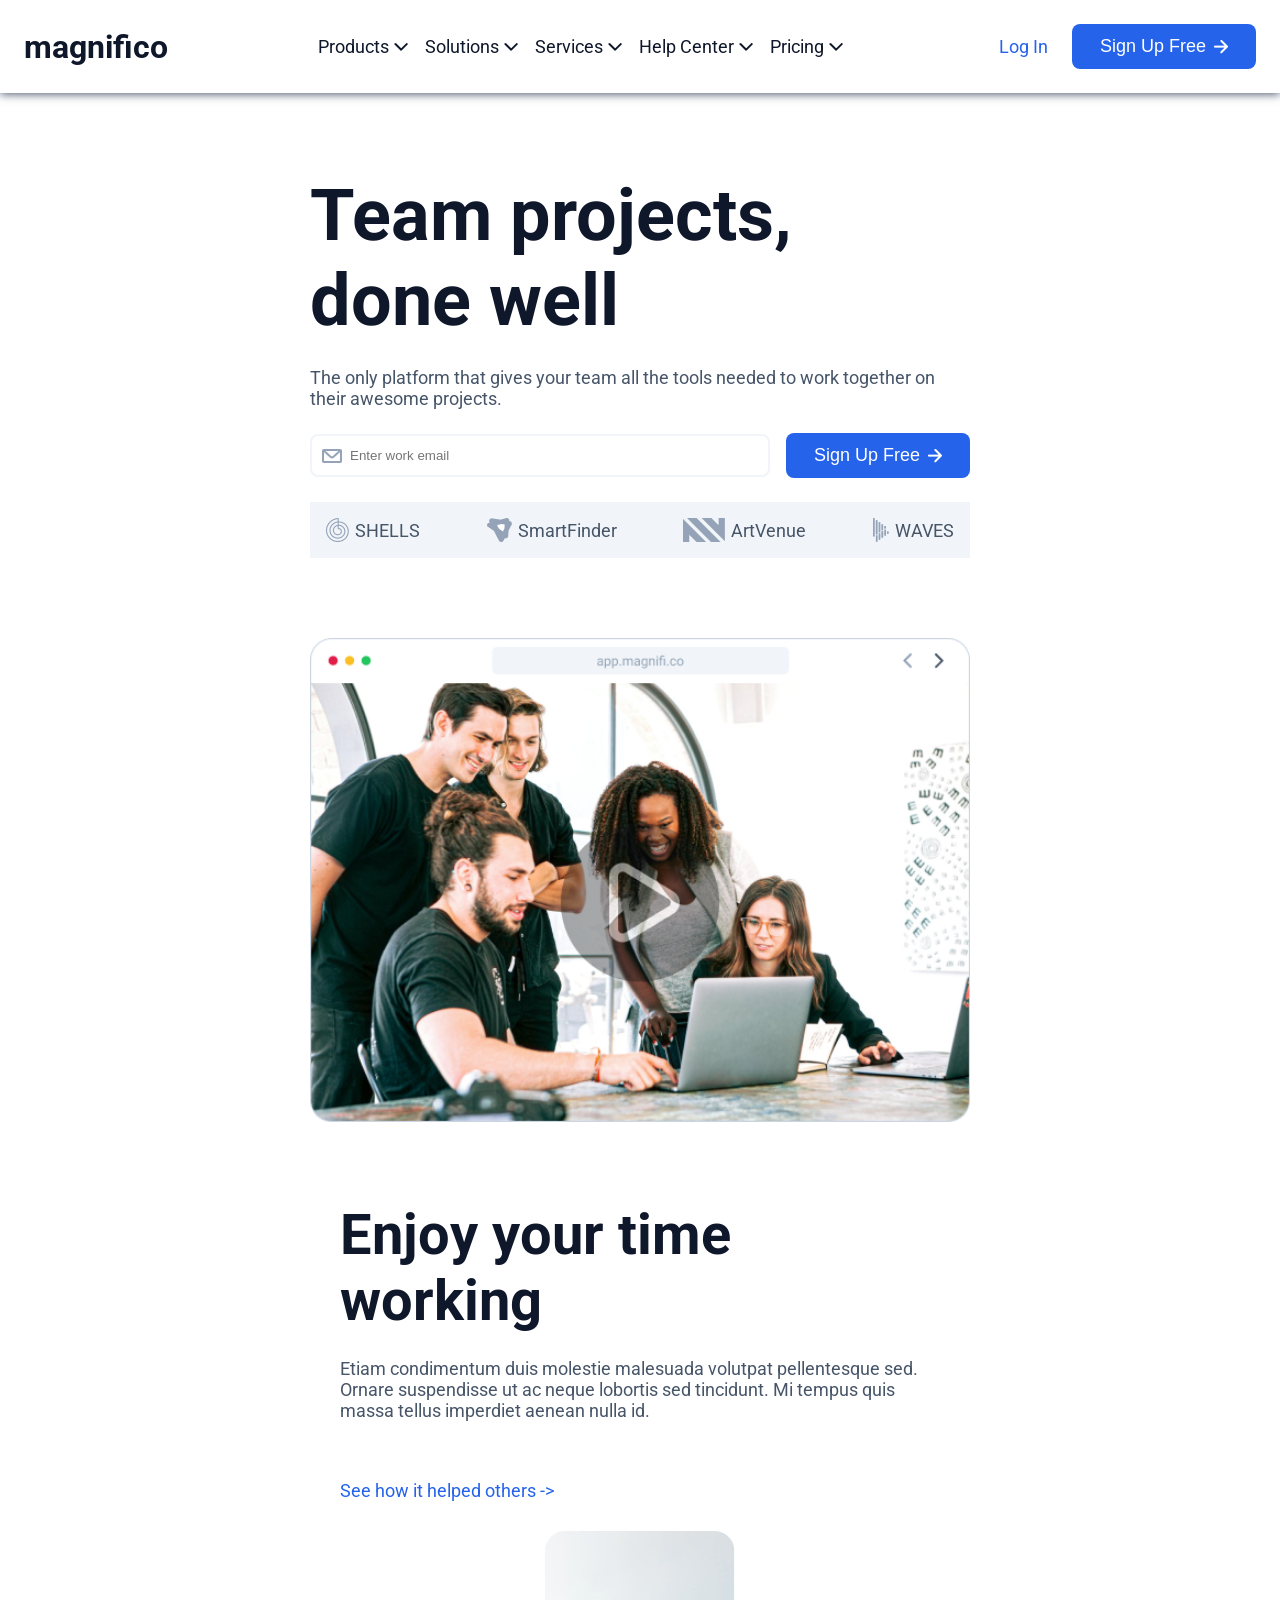
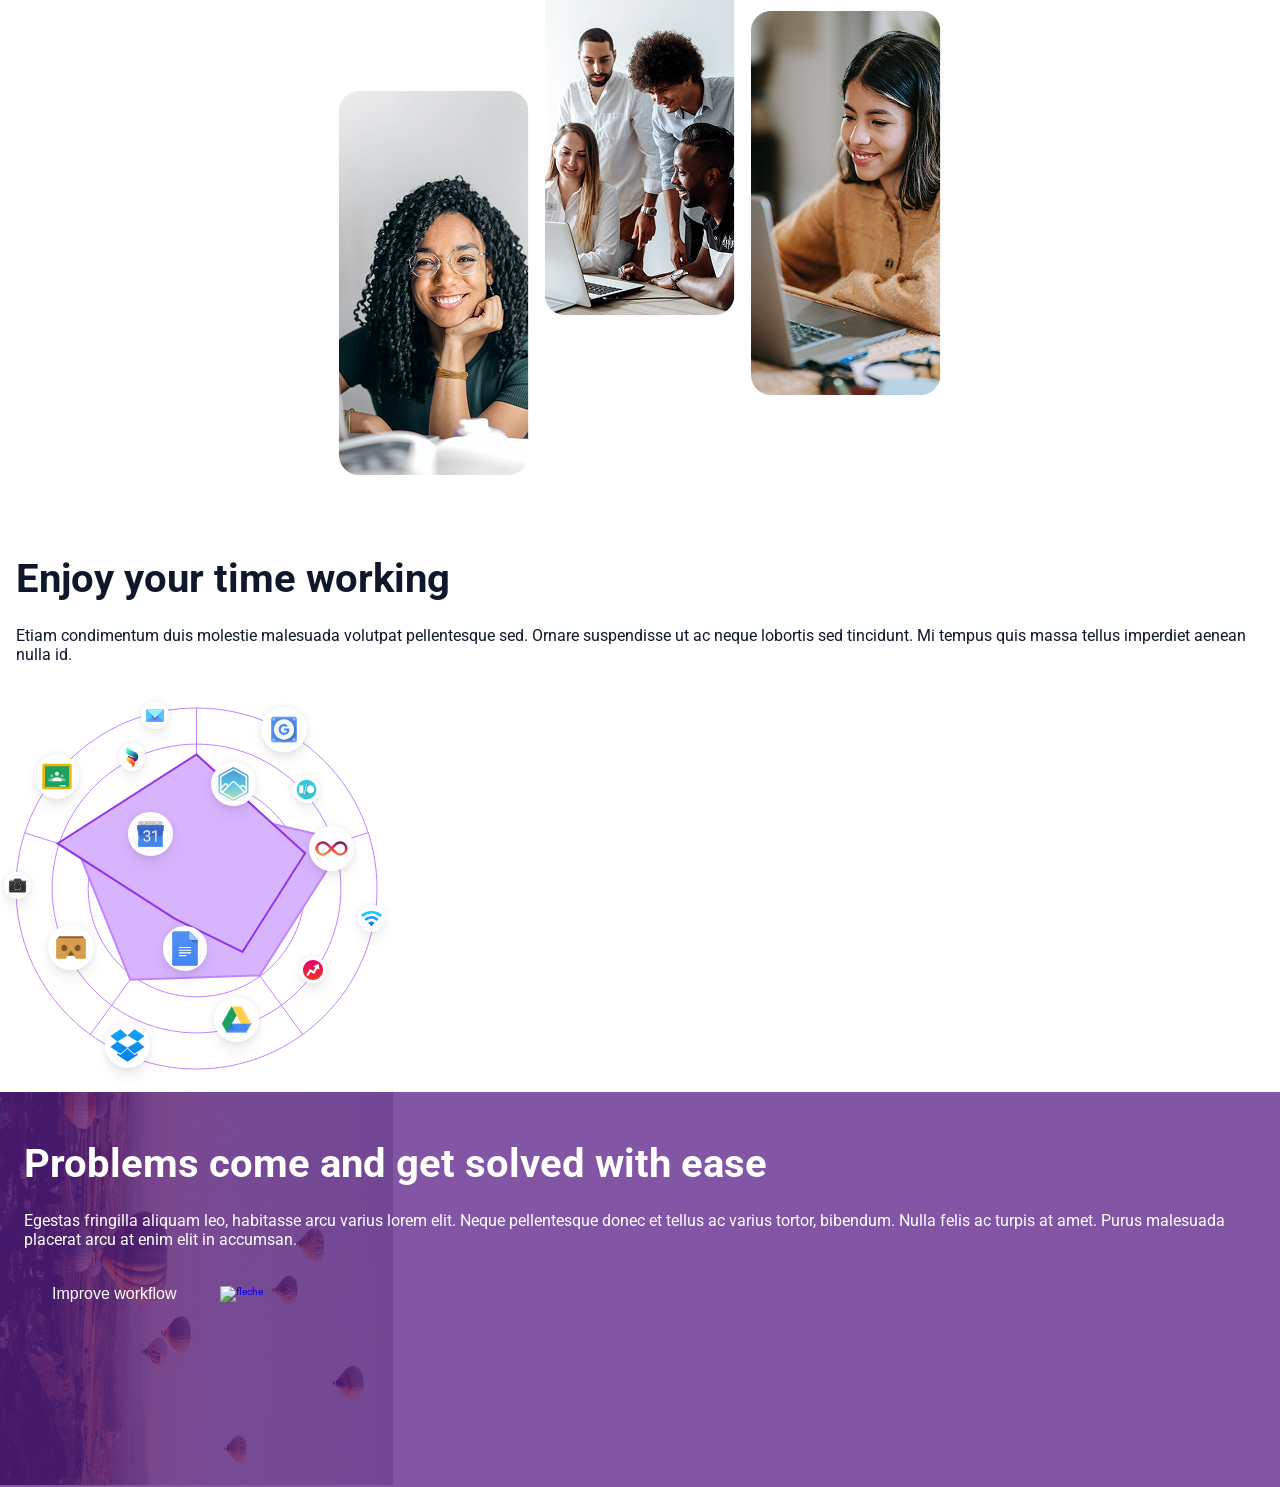
==== commit c56e1dd0: ".." ====
--- a/index.html
+++ b/index.html
@@ -89,11 +89,6 @@
             </div>
         </div>
     </section>
-<<<<<<< HEAD
-
-=======
-    
->>>>>>> main
 </body>
 
 </html>
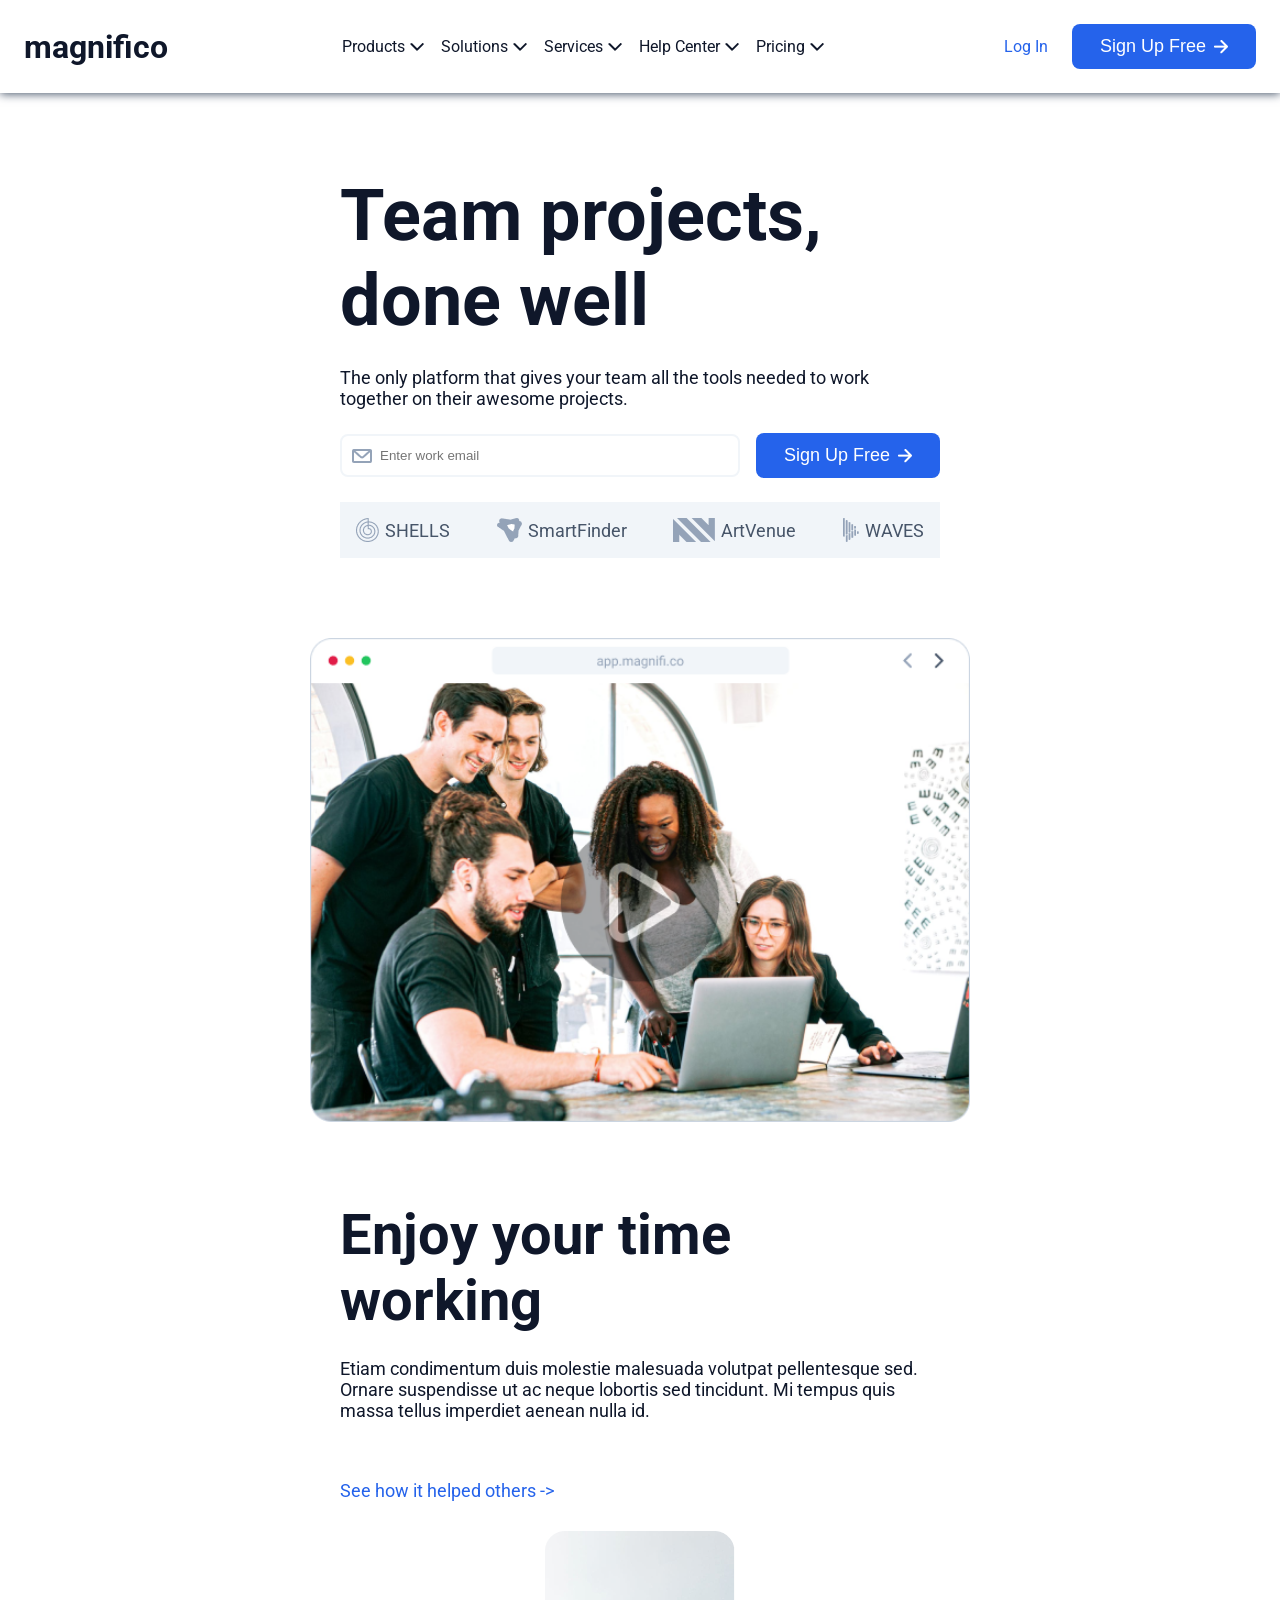
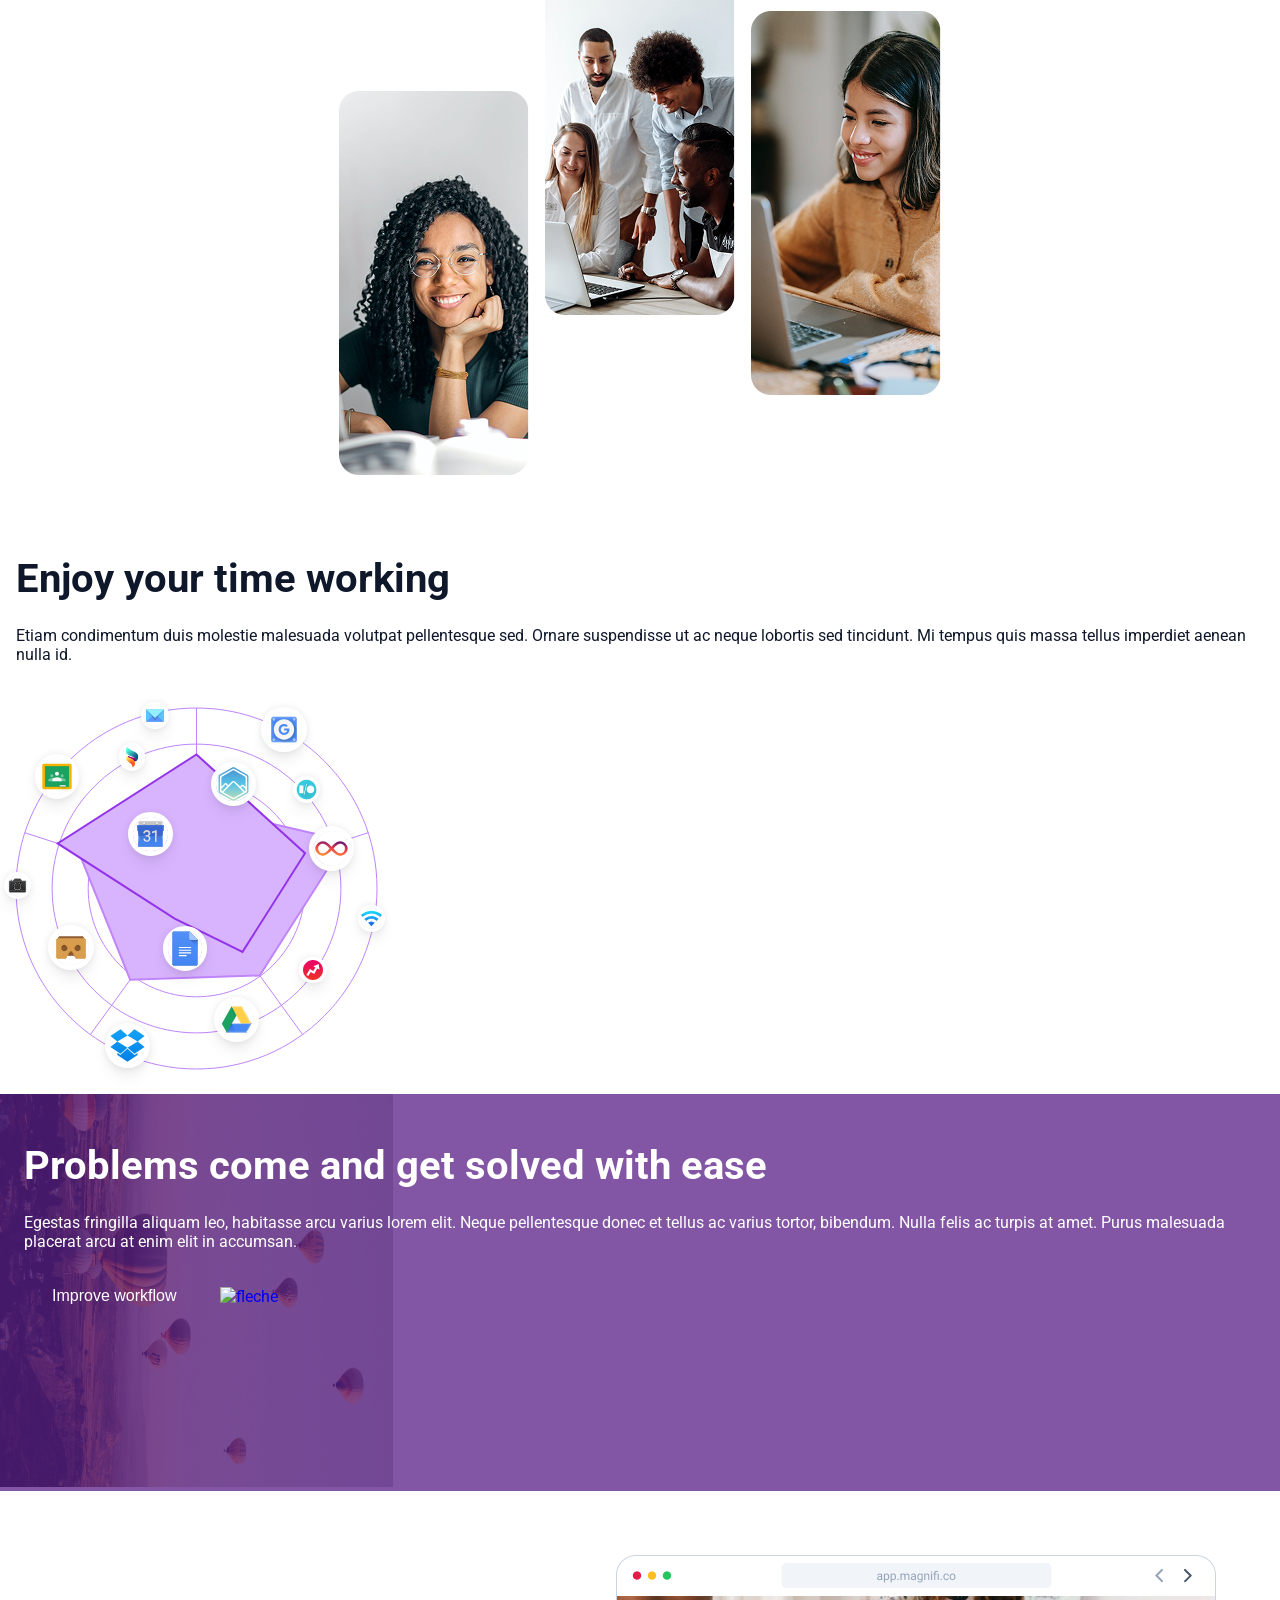
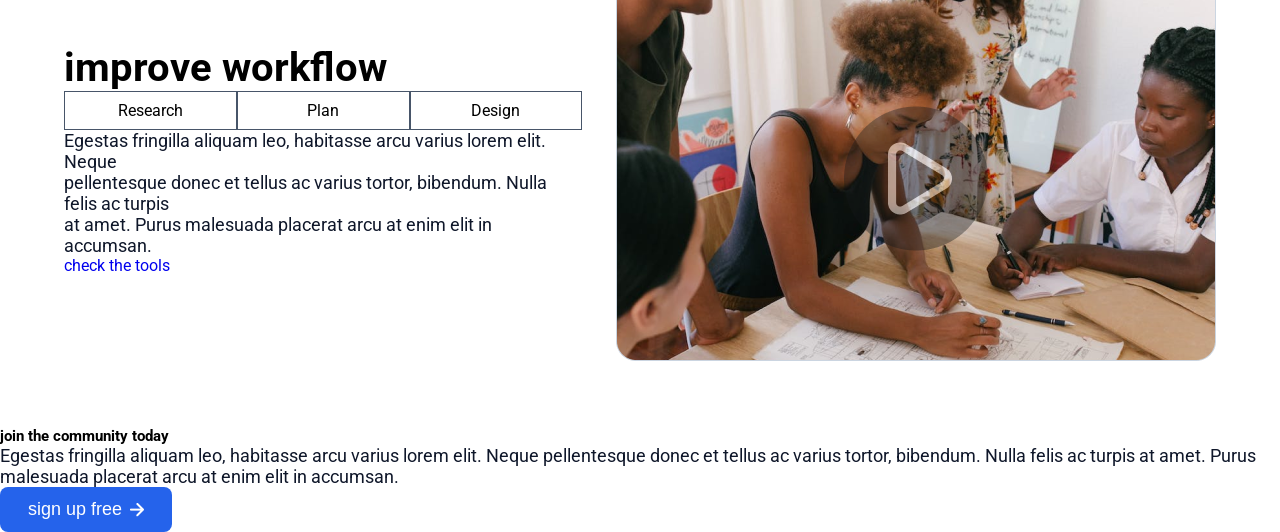
==== commit 2dcd8bba: "suite devoir" ====
--- a/index.html
+++ b/index.html
@@ -57,14 +57,15 @@
             <img src="./assets/images/Picture (2).png" alt="Picture2" class="img3">
         </div>
         <div class="hero-section_enfant deux" style="width: 60rem;">
-            <h1 >Enjoy your time working</h1>
-            <p>Etiam condimentum duis molestie malesuada volutpat pellentesque sed. Ornare suspendisse ut ac neque lobortis sed tincidunt. Mi tempus quis massa tellus imperdiet aenean nulla id.
+            <h1>Enjoy your time working</h1>
+            <p>Etiam condimentum duis molestie malesuada volutpat pellentesque sed. Ornare suspendisse ut ac neque
+                lobortis sed tincidunt. Mi tempus quis massa tellus imperdiet aenean nulla id.
             </p><br>
             <p style="color: var(--blue);">See how it helped others -></p>
         </div>
     </section>
 
-    
+
     <section class="part2">
         <div class="text">
             <div class="titre">Enjoy your time working</div>
@@ -89,6 +90,39 @@
             </div>
         </div>
     </section>
+    <section class="partie4">
+        <div class="ensemble">
+            <div class="ecrire">
+                <h1>improve workflow</h1>
+                <div class="tabl">
+                    <div class="cellule" class="arondi" class="bg-colr">Research</div>
+                    <div class="cellule">Plan</div>
+                    <div class="cellule" class="arondi">Design</div>
+                </div>
+                <p>
+                    Egestas fringilla aliquam leo, habitasse arcu varius lorem elit. Neque <br> pellentesque donec et tellus
+                    ac
+                    varius tortor, bibendum. Nulla felis ac turpis <br>at amet. Purus malesuada placerat arcu at enim elit
+                    in
+                    accumsan.
+                </p>
+                <a href="#">check the tools <img  src=".\Users\worketyamo-dev\Downloads\Worketyamo (1).zip" alt=""></a>
+            </div>
+            <div class="image">
+                <img src="./assets/images/Left (1).png" alt="image">
+            </div>
+            
+        </div>
+    </section>
+    <section class="final">
+                 <div class="final-part">
+                <h2>join the community today</h2>
+                <p>
+                    Egestas fringilla aliquam leo, habitasse arcu varius lorem elit. Neque pellentesque donec et tellus ac varius tortor, bibendum. Nulla felis ac turpis at amet. Purus malesuada placerat arcu at enim elit in accumsan.
+                </p>
+                <button>sign up free <img src="./assets/images/flèche.png" alt=""></button>
+            </div>
+            </section>
 </body>
 
 </html>
--- a/assets/css/style.css
+++ b/assets/css/style.css
@@ -115,7 +115,7 @@
 }
 
 .hero-section_enfant{
-    width: 66rem;
+    width: 60rem;
     display: flex;
     flex-direction: column;
     gap: 2.4rem;
@@ -341,3 +341,51 @@
 .part3{
     position: relative;
 }
+.partie4{
+    width: 100%;
+}
+.ensemble{
+    width: 100%;
+    display: flex;
+    align-items: center;
+    justify-content: space-between;
+    padding: 5%;
+}
+.ecrire{
+    width: 45%;
+}
+.ecrire h1{
+font-size: 40px;
+}
+.tabl{
+    display: flex;
+    width: 100%;
+}
+.cellule{
+    border: .1rem var(--gray) solid ;
+    padding: .9rem 4rem;
+    flex: 1;
+    text-align: center;
+    font-size: 16px;
+}
+.arondi{
+    border-radius: 10PX;
+}
+.bg-color{
+background-color: Blue Gray/100;
+}
+p{
+    color: #0F172A;
+    font-size: 18px;
+}
+a{
+    font-size: 16px;
+}
+.final{
+    display: flex;
+    justify-content: space-between;
+
+}
+.final-part{
+    background: linear-gradient(to);
+}
